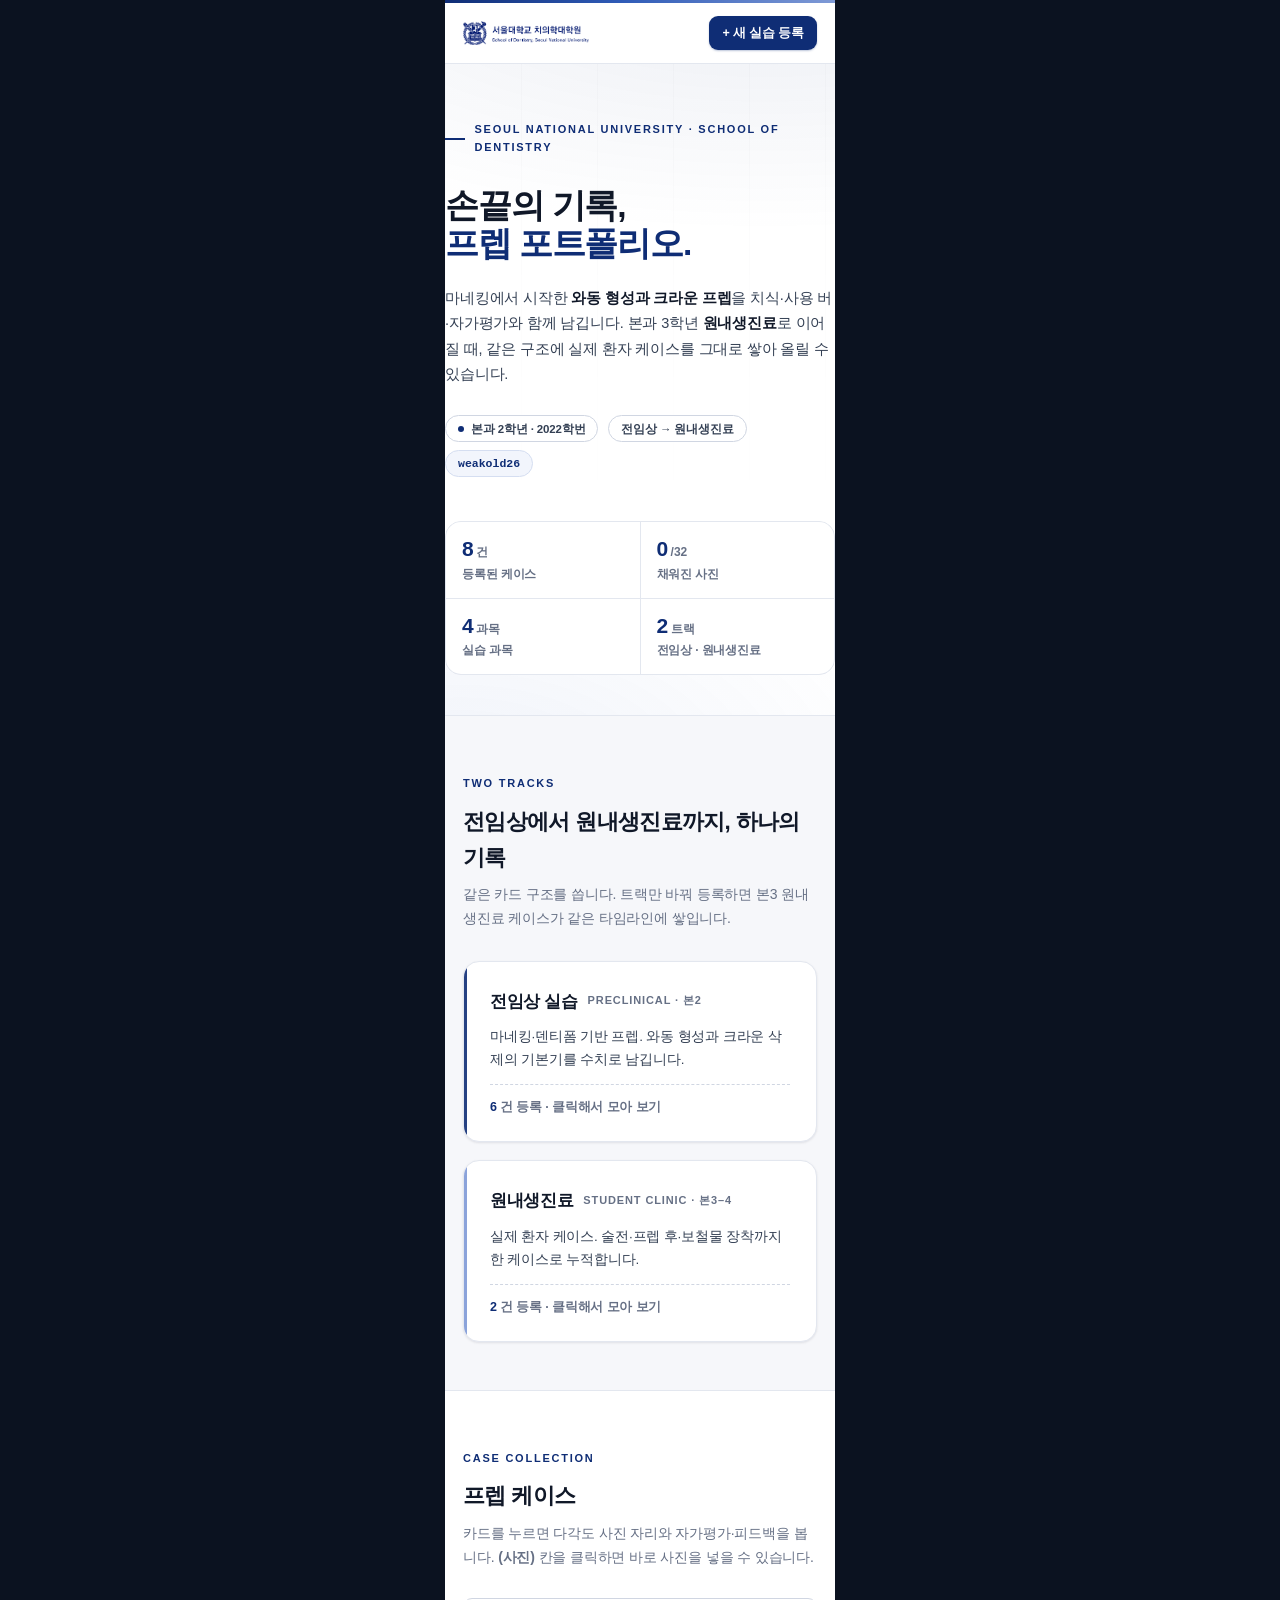
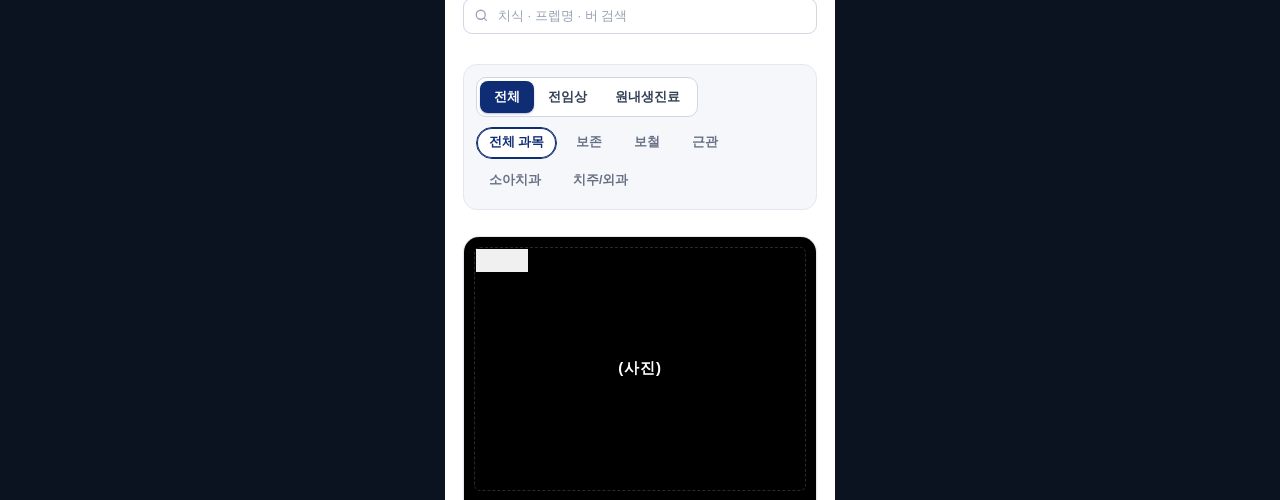
==== preview-mobile.html @ f5b65ad3 "fix: keep card thumbnail at 4:3 in stretched grid rows - .case-thumb flex: 0 0 auto (그리드 행 높이에 눌려 비율" ====
<!DOCTYPE html>
<html lang="ko">
<head>
<meta charset="utf-8">
<meta name="viewport" content="width=device-width, initial-scale=1">
<title>Mobile preview — SNU Dental Prep Portfolio</title>
<style>
  html, body { margin: 0; padding: 0; background: #0b1220; }
  .frame { width: 390px; margin: 0 auto; background: #fff; }
  iframe { width: 390px; height: 2100px; border: 0; display: block; }
</style>
</head>
<body>
  <div class="frame">
    <iframe src="./" title="SNU dental prep portfolio — mobile width preview"></iframe>
  </div>
</body>
</html>
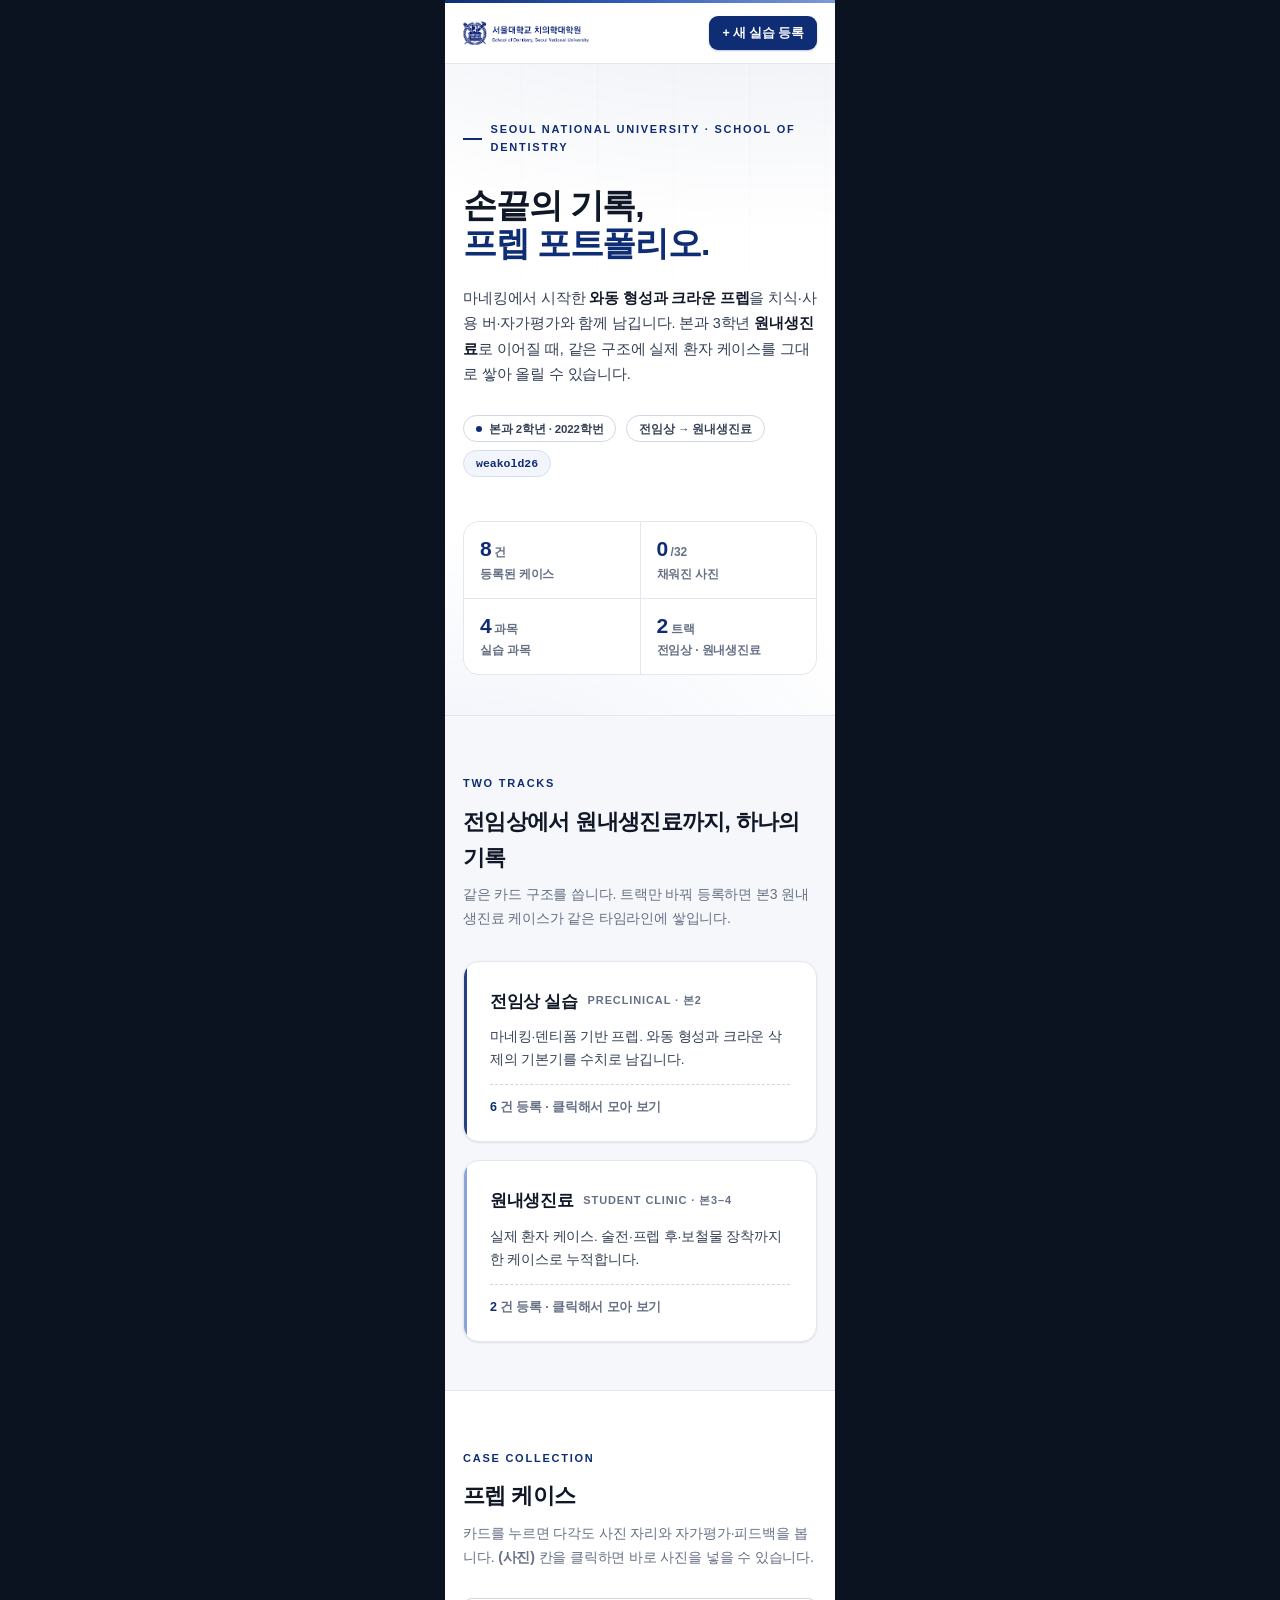
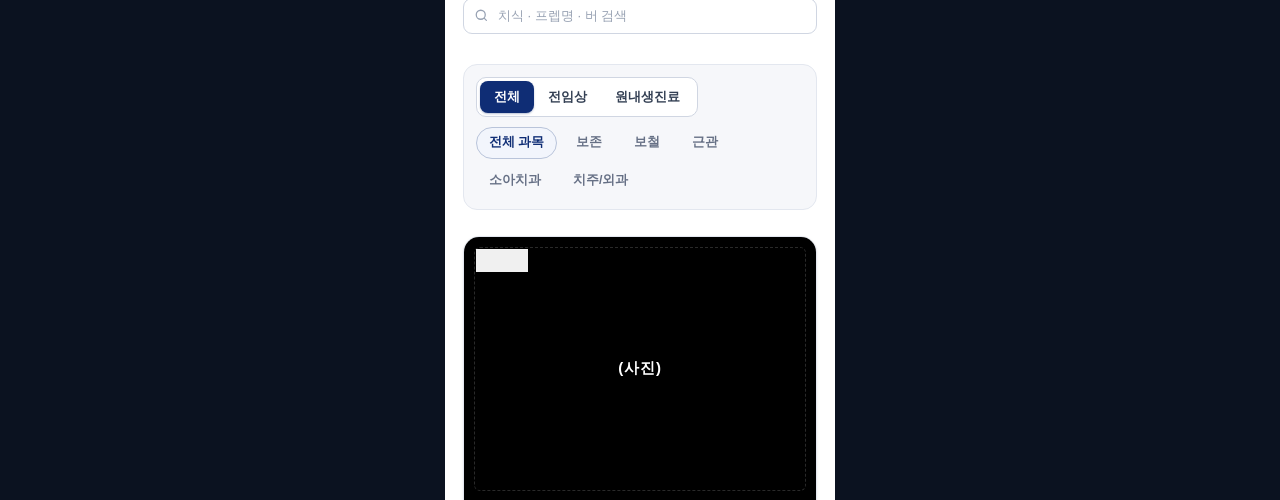
==== commit 93feca9d: "chore: bust cache in mobile preview iframe" ====
--- a/preview-mobile.html
+++ b/preview-mobile.html
@@ -12,7 +12,7 @@
 </head>
 <body>
   <div class="frame">
-    <iframe src="./" title="SNU dental prep portfolio — mobile width preview"></iframe>
+    <iframe src="./?v=final2" title="SNU dental prep portfolio — mobile width preview"></iframe>
   </div>
 </body>
 </html>
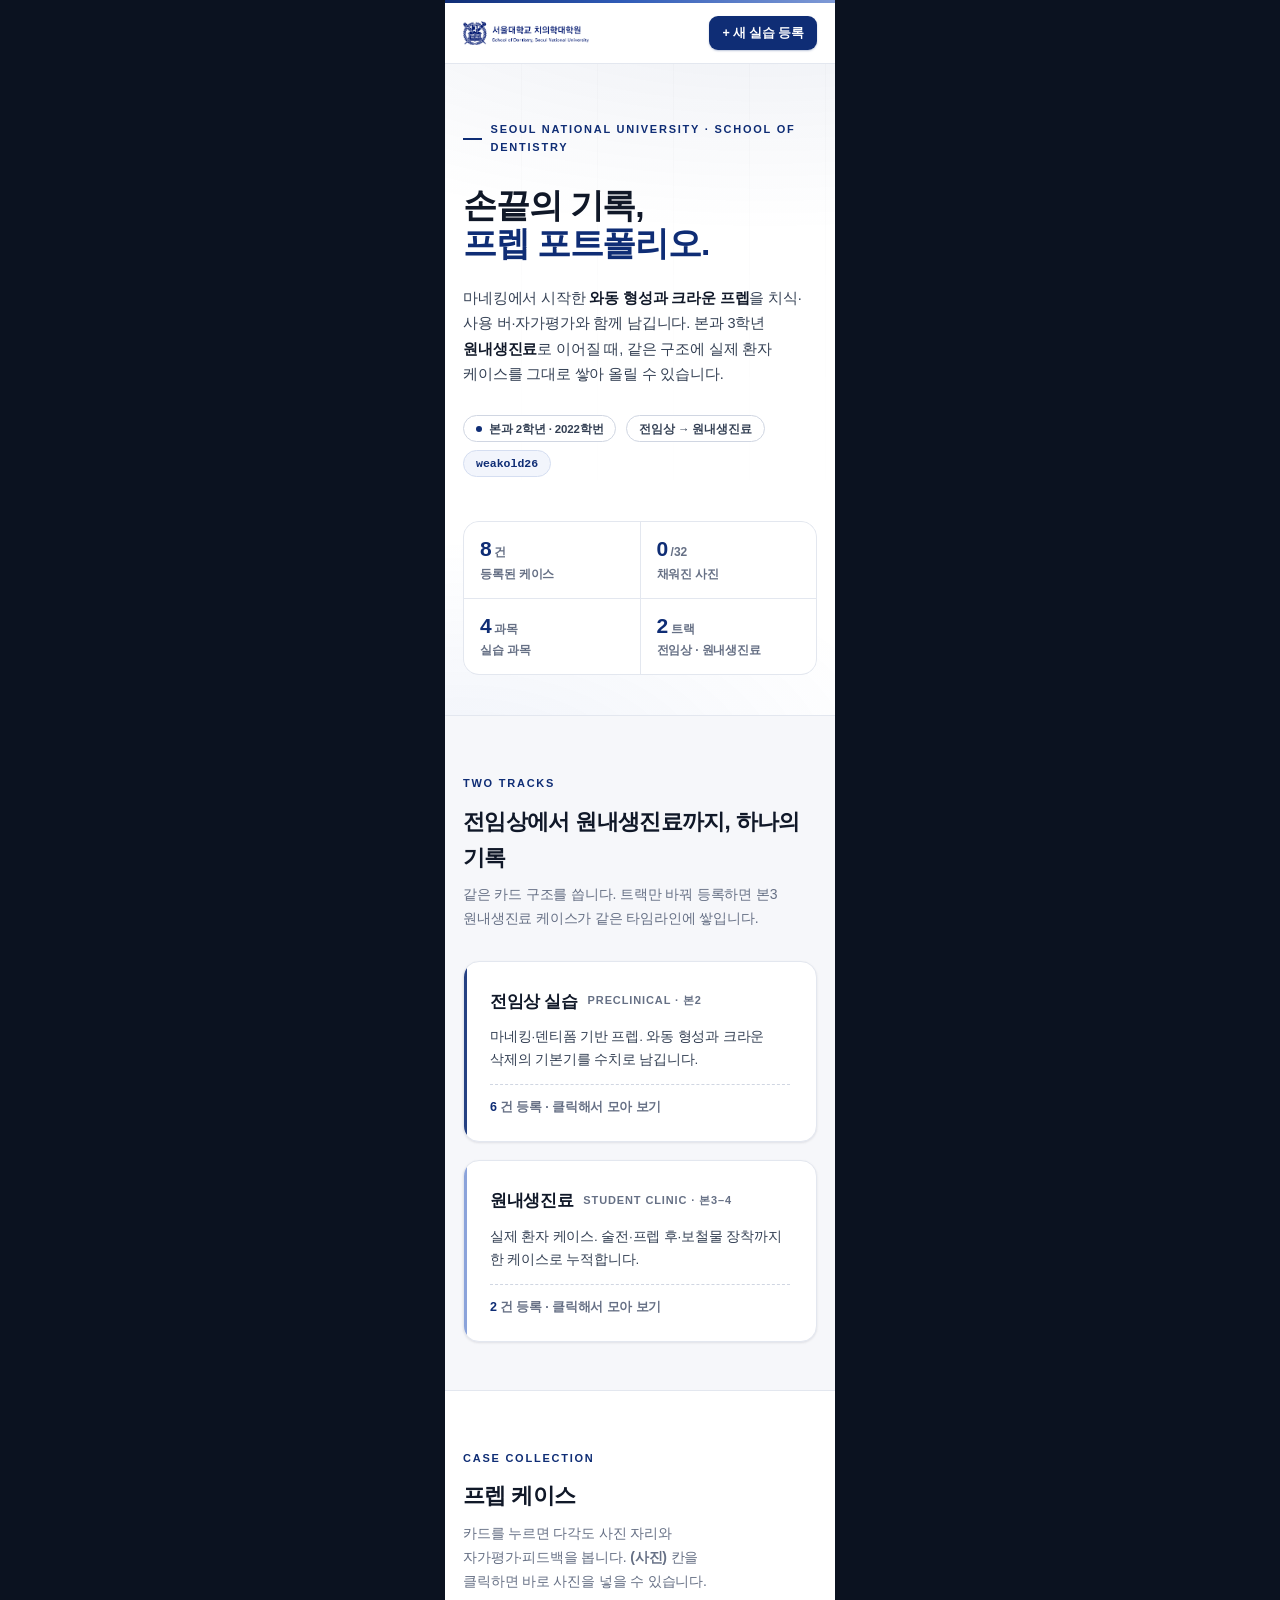
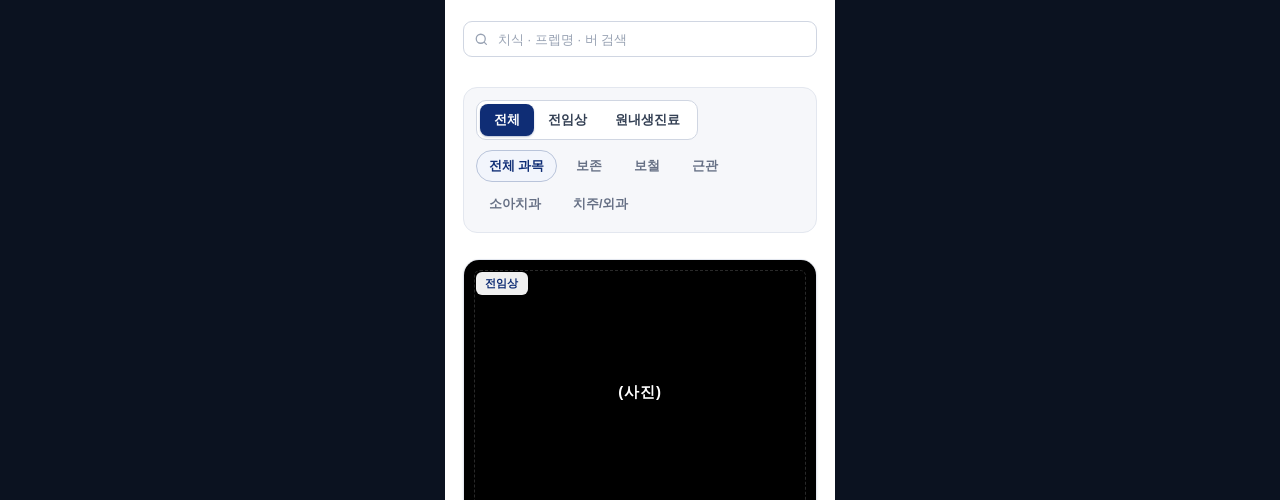
==== commit a779a76f: "style: keep-all line breaking for Korean copy; re-add mobile check harness - body 에 word-break: keep" ====
--- a/preview-mobile.html
+++ b/preview-mobile.html
@@ -3,6 +3,7 @@
 <head>
 <meta charset="utf-8">
 <meta name="viewport" content="width=device-width, initial-scale=1">
+<meta name="robots" content="noindex">
 <title>Mobile preview — SNU Dental Prep Portfolio</title>
 <style>
   html, body { margin: 0; padding: 0; background: #0b1220; }
@@ -12,7 +13,7 @@
 </head>
 <body>
   <div class="frame">
-    <iframe src="./?v=final2" title="SNU dental prep portfolio — mobile width preview"></iframe>
+    <iframe src="./?v=mob" title="SNU dental prep portfolio — mobile width preview"></iframe>
   </div>
 </body>
 </html>
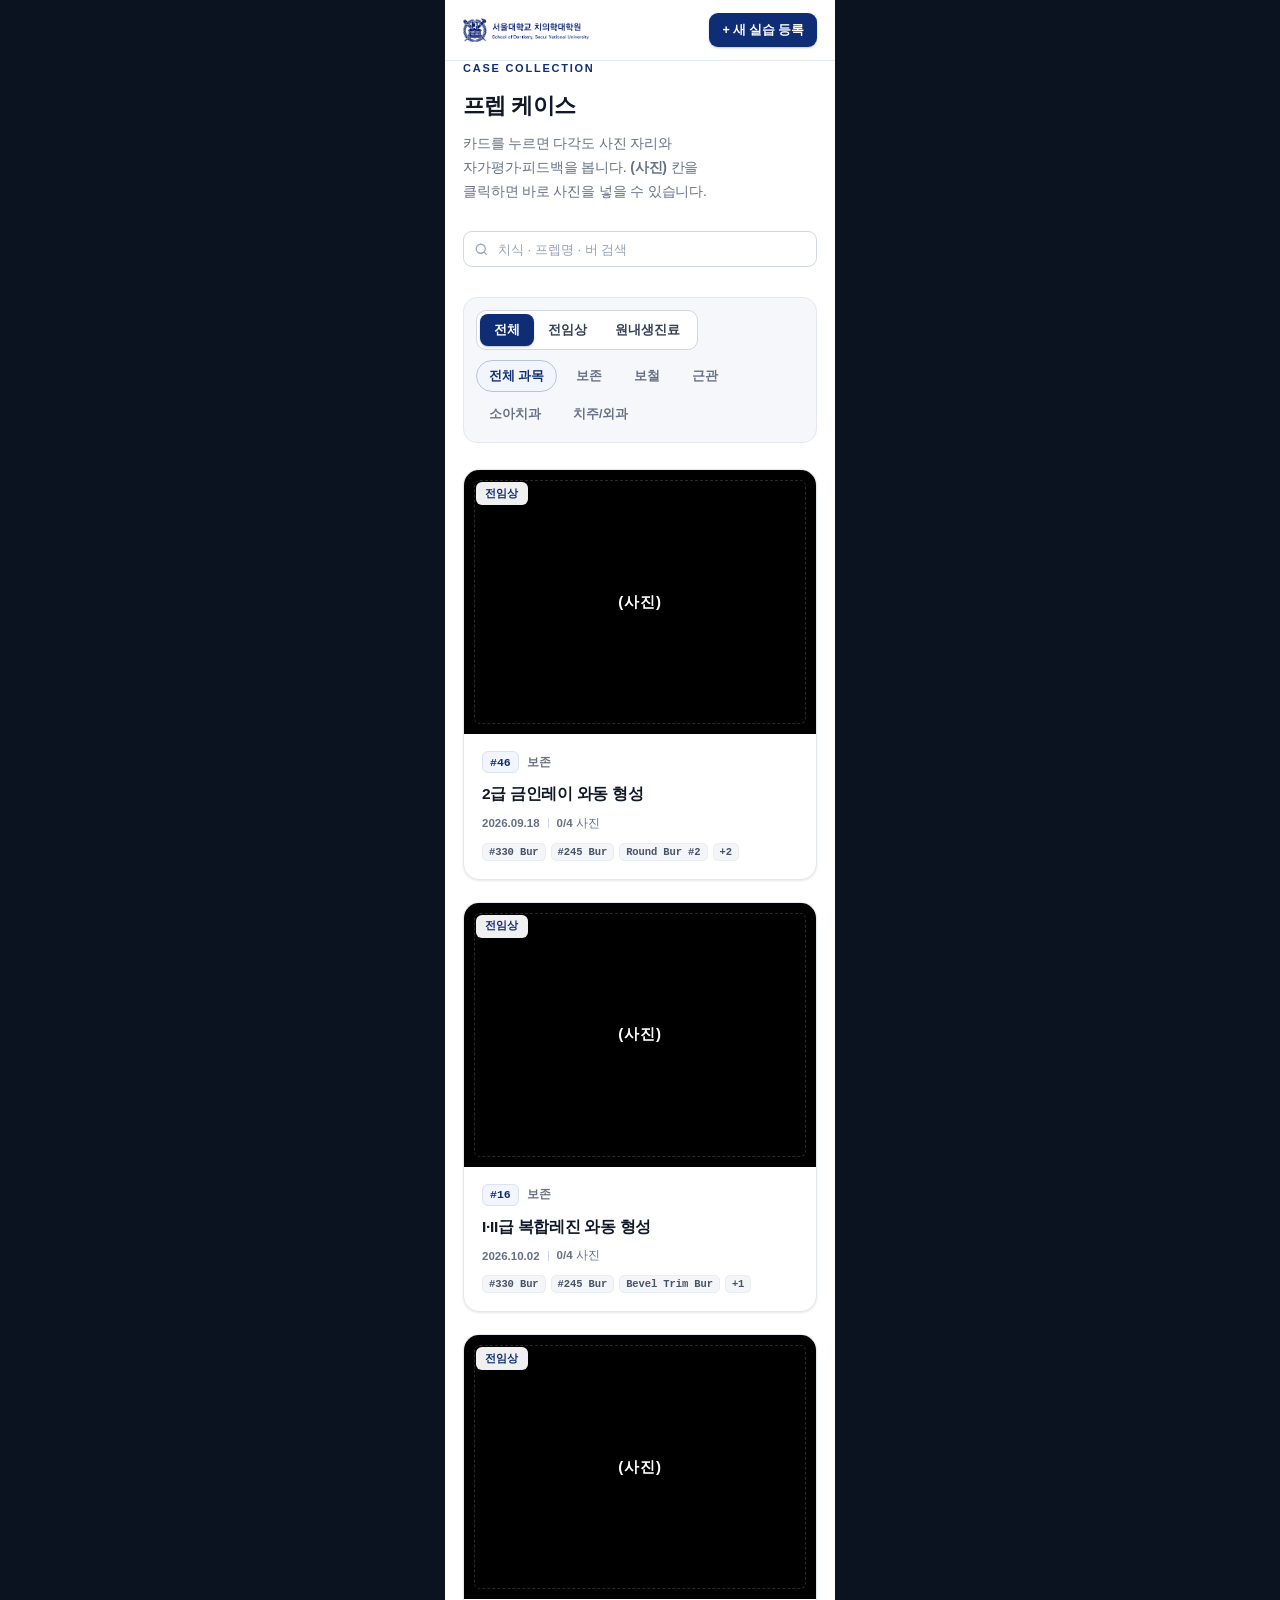
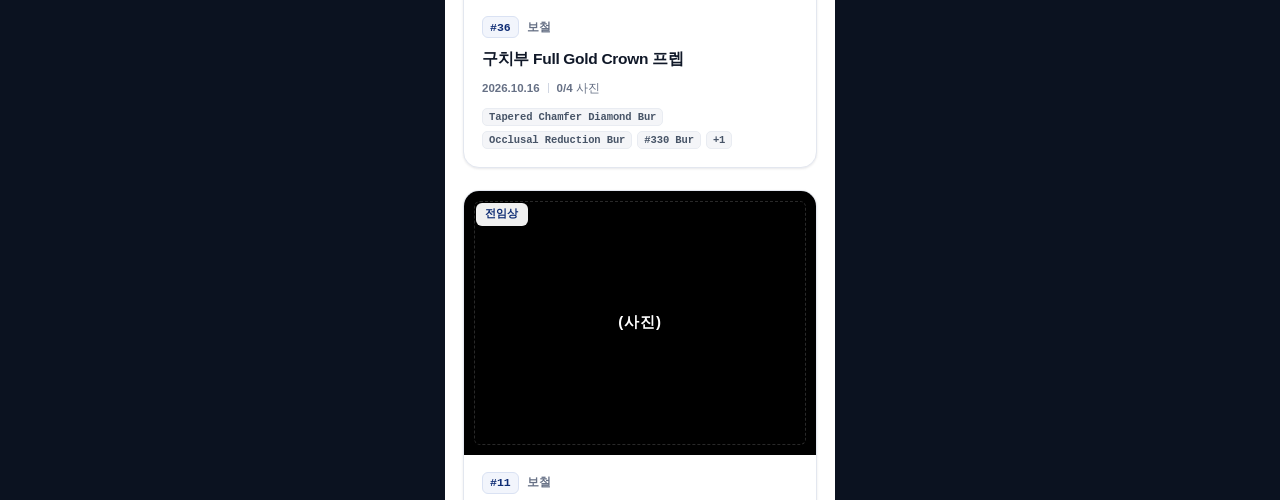
==== commit f31426b2: "chore: open mobile preview at case collection" ====
--- a/preview-mobile.html
+++ b/preview-mobile.html
@@ -13,7 +13,7 @@
 </head>
 <body>
   <div class="frame">
-    <iframe src="./?v=mob" title="SNU dental prep portfolio — mobile width preview"></iframe>
+    <iframe src="./?v=mob#collection" title="SNU dental prep portfolio — mobile width preview"></iframe>
   </div>
 </body>
 </html>
